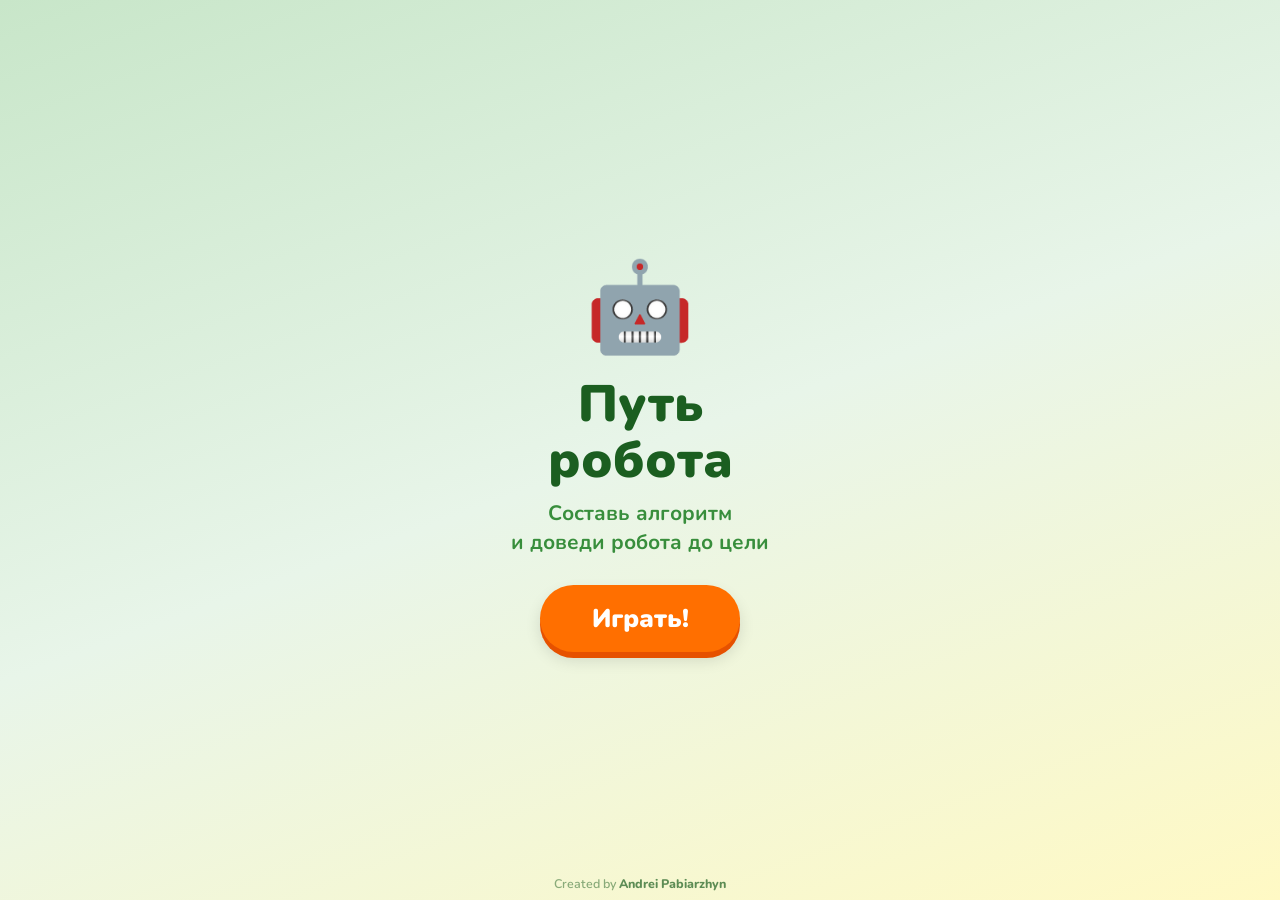
==== l2-algorithm/index.html @ 3e0a3d50 "Add robot path algorithm game with two levels. HTML/CSS/JS port of the Scratch algorithm puzzle: dra" ====
<!DOCTYPE html>
<html lang="ru">
<head>
  <meta charset="UTF-8">
  <meta name="viewport" content="width=device-width, initial-scale=1.0, user-scalable=no">
  <title>Путь робота</title>
  <meta name="description" content="Составь алгоритм и проведи робота к цели">
  <meta name="author" content="Andrei Pabiarzhyn">
  <meta name="theme-color" content="#81c784">
  <link rel="icon" href="assets/favicon.svg" type="image/svg+xml">
  <link rel="apple-touch-icon" href="assets/favicon.svg">
  <link rel="preconnect" href="https://fonts.googleapis.com">
  <link rel="preconnect" href="https://fonts.gstatic.com" crossorigin>
  <link href="https://fonts.googleapis.com/css2?family=Nunito:wght@700;800;900&display=swap" rel="stylesheet">
  <link rel="stylesheet" href="css/style.css">
</head>
<body>
  <div id="app">
    <section id="screen-start" class="screen screen--active">
      <div class="screen__content">
        <div class="start-mascot" aria-hidden="true">🤖</div>
        <h1 class="title">Путь<br>робота</h1>
        <p class="subtitle">Составь алгоритм<br>и доведи робота до цели</p>
        <button id="btn-start" class="btn btn--primary btn--big" type="button">Играть!</button>
      </div>
    </section>
    <section id="screen-game" class="screen">
      <div class="game-header">
        <span id="level-badge" class="level-badge">Уровень 1 из 2</span>
      </div>
      <div class="game-layout">
        <aside class="algorithm-panel">
          <p class="algorithm-panel__title">Алгоритм</p>
          <ol class="algorithm-slots" id="algorithm-slots"></ol>
          <button id="btn-run" class="btn btn--run" type="button">▶ Запуск!</button>
          <button id="btn-clear" class="btn btn--clear" type="button">Очистить</button>
        </aside>
        <div class="grid-wrap">
          <div class="grid-board" id="grid-board"></div>
          <img class="robot-sprite" id="robot" src="assets/robot.svg" alt="Робот" draggable="false">
        </div>
        <aside class="palette-panel">
          <p class="palette-panel__title">Команды</p>
          <p class="palette-panel__hint">👆 Потяни в слот</p>
          <div class="command-palette" id="command-palette"></div>
        </aside>
      </div>
      <div id="level-popup" class="level-popup" hidden>
        <div class="level-popup__stars" aria-hidden="true">⭐⭐</div>
        <p class="level-popup__text">Отлично!</p>
      </div>
    </section>
    <section id="screen-win" class="screen">
      <div class="confetti" id="confetti" aria-hidden="true"></div>
      <div class="screen__content">
        <h2 class="win-title">Ты молодец!</h2>
        <div class="win-cat-wrap">
          <img class="win-cat" src="assets/victory-cat.png" alt="Радостный котик" draggable="false">
        </div>
        <p class="win-subtitle">Робот дошёл до цели!</p>
        <button id="btn-restart" class="btn btn--primary btn--big" type="button">Начать заново</button>
      </div>
    </section>
  </div>
  <footer class="site-footer">
    <p>Created by <span class="site-footer__author">Andrei Pabiarzhyn</span></p>
  </footer>
  <script src="js/config.js"></script>
  <script src="js/utils.js"></script>
  <script src="js/engine.js"></script>
  <script src="js/ui.js"></script>
</body>
</html>
---- l2-algorithm/css/style.css ----
/* Base + shared patterns (fix-wiring style) */
*, *::before, *::after { box-sizing: border-box; margin: 0; padding: 0; }

:root {
  --font: "Nunito", "Segoe UI", system-ui, sans-serif;
  --btn: #ff6f00;
  --btn-hover: #ff8f00;
  --btn-shadow: #e65100;
  --meadow: #c8e6c9;
}

html, body {
  width: 100%; height: 100%; overflow: hidden;
  font-family: var(--font);
  background: #e8f5e9;
  touch-action: manipulation;
  user-select: none;
}

#app { width: 100%; height: 100%; position: relative; }

.screen {
  position: absolute; inset: 0;
  display: flex; flex-direction: column; align-items: center; justify-content: center;
  opacity: 0; pointer-events: none;
  transition: opacity 0.5s ease;
  padding: env(safe-area-inset-top) env(safe-area-inset-right) env(safe-area-inset-bottom) env(safe-area-inset-left);
}
.screen--active { opacity: 1; pointer-events: auto; }

.screen__content {
  display: flex; flex-direction: column; align-items: center; text-align: center;
  padding: clamp(16px, 4vw, 24px);
  animation: fadeUp 0.7s ease both;
}

@keyframes fadeUp {
  from { opacity: 0; transform: translateY(24px); }
  to { opacity: 1; transform: translateY(0); }
}

#screen-start { background: linear-gradient(160deg, #c8e6c9, #e8f5e9 50%, #fff9c4); }

.start-mascot {
  font-size: clamp(64px, 14vw, 88px);
  animation: bounce 1.2s ease-in-out infinite;
  margin-bottom: 8px;
}
@keyframes bounce {
  0%, 100% { transform: translateY(0); }
  50% { transform: translateY(-12px); }
}

.title {
  font-size: clamp(2.2rem, 7vw, 3.2rem);
  font-weight: 900; color: #1b5e20; line-height: 1.1; margin-bottom: 10px;
}
.subtitle {
  font-size: clamp(1rem, 3vw, 1.3rem);
  font-weight: 700; color: #388e3c; margin-bottom: 28px; line-height: 1.4;
}

.btn {
  border: none; cursor: pointer; font-family: var(--font); font-weight: 900;
  border-radius: 999px; transition: transform 0.15s, box-shadow 0.15s;
}
.btn--primary {
  background: var(--btn); color: #fff;
  box-shadow: 0 6px 0 var(--btn-shadow), 0 8px 16px rgba(0,0,0,0.12);
}
.btn--primary:hover { background: var(--btn-hover); transform: translateY(-2px); }
.btn--primary:active { transform: translateY(4px); box-shadow: 0 2px 0 var(--btn-shadow); }
.btn--big { font-size: clamp(1.2rem, 3.5vw, 1.6rem); padding: 16px 40px; min-width: 200px; }

/* Game screen */
#screen-game {
  justify-content: flex-start;
  gap: clamp(4px, 1vh, 8px);
  background: linear-gradient(180deg, #a5d6a7 0%, #e8f5e9 40%);
}

.game-header {
  width: 100%; display: flex; justify-content: center;
  padding: 6px 12px 0; flex-shrink: 0;
}
.level-badge {
  background: #fff; color: #2e7d32;
  font-size: clamp(0.9rem, 2.5vw, 1.15rem); font-weight: 900;
  padding: 6px 20px; border-radius: 999px;
  box-shadow: 0 4px 12px rgba(0,0,0,0.1);
}

.game-layout {
  display: grid;
  grid-template-columns: minmax(100px, 22%) 1fr minmax(100px, 22%);
  gap: clamp(6px, 1.5vw, 12px);
  width: min(98vw, 960px);
  flex: 1;
  max-height: calc(100vh - 100px);
  padding: 0 8px 8px;
  align-items: stretch;
}

.algorithm-panel, .palette-panel {
  background: rgba(255,255,255,0.85);
  border-radius: 16px;
  padding: clamp(8px, 2vw, 12px);
  box-shadow: 0 4px 16px rgba(0,0,0,0.08);
  display: flex; flex-direction: column;
  min-height: 0;
}

.algorithm-panel__title, .palette-panel__title {
  font-size: clamp(0.85rem, 2.2vw, 1rem);
  font-weight: 900; color: #33691e; text-align: center; margin-bottom: 8px;
}

.palette-panel__hint {
  font-size: 0.72rem; font-weight: 700; color: #689f38;
  text-align: center; margin-bottom: 8px;
}

.algorithm-slots {
  list-style: none;
  flex: 1;
  display: flex; flex-direction: column; gap: 6px;
  overflow-y: auto;
  min-height: 0;
}

.algorithm-slot {
  display: flex; align-items: center; gap: 6px;
  min-height: clamp(44px, 9vw, 52px);
  background: #f1f8e9;
  border: 2px dashed #aed581;
  border-radius: 10px;
  padding: 4px 6px;
  transition: background 0.2s, border-color 0.2s, transform 0.2s;
}
.algorithm-slot--over {
  background: #dcedc8;
  border-color: #7cb342;
  transform: scale(1.02);
}
.algorithm-slot__num {
  flex-shrink: 0;
  width: 22px; height: 22px;
  background: #689f38; color: #fff;
  border-radius: 50%;
  font-size: 0.75rem; font-weight: 900;
  display: flex; align-items: center; justify-content: center;
}
.algorithm-slot__content {
  flex: 1; min-height: 36px;
  display: flex; align-items: center; justify-content: center;
}
.algorithm-slot__placeholder {
  font-size: 0.7rem; font-weight: 700; color: #9e9e9e;
}

.btn--run {
  margin-top: 8px;
  background: #43a047; color: #fff;
  font-size: clamp(0.95rem, 2.5vw, 1.1rem);
  padding: 12px 8px;
  box-shadow: 0 4px 0 #2e7d32;
}
.btn--run:disabled { opacity: 0.5; cursor: not-allowed; }
.btn--run:not(:disabled):active { transform: translateY(3px); box-shadow: 0 1px 0 #2e7d32; }

.btn--clear {
  margin-top: 6px;
  background: transparent; color: #757575;
  font-size: 0.8rem; padding: 6px;
  box-shadow: none;
}

/* Command blocks (Scratch colors) */
.cmd-block {
  display: inline-flex; align-items: center; justify-content: center;
  gap: 4px;
  min-width: 100%; min-height: 36px;
  padding: 6px 10px;
  border-radius: 8px;
  border: 2px solid #212121;
  font-size: clamp(0.75rem, 2vw, 0.9rem);
  font-weight: 900;
  color: #212121;
  cursor: grab;
  touch-action: none;
  box-shadow: 0 3px 0 rgba(0,0,0,0.25);
  transition: transform 0.15s;
}
.cmd-block:active { cursor: grabbing; transform: scale(1.05); }
.cmd-block--palette { min-width: unset; width: 100%; margin-bottom: 8px; }
.cmd-block--in-slot { width: 100%; cursor: grab; }

.cmd-block--forward  { background: #66ff7e; }
.cmd-block--forward2 { background: #c5ff66; }
.cmd-block--right    { background: #9966ff; color: #fff; }
.cmd-block--up       { background: #66ffe5; }
.cmd-block--down     { background: #ff66f6; color: #fff; }

.cmd-block__icon { font-size: 1.1em; }

.command-palette {
  flex: 1; overflow-y: auto;
}

/* Grid */
.grid-wrap {
  position: relative;
  display: flex; align-items: center; justify-content: center;
  background: url("../assets/meadow.svg") center/cover no-repeat;
  border-radius: 16px;
  box-shadow: inset 0 0 40px rgba(0,0,0,0.15), 0 6px 20px rgba(0,0,0,0.12);
  overflow: hidden;
  min-height: 200px;
}

.grid-board {
  display: grid;
  gap: 2px;
  padding: clamp(8px, 2vw, 16px);
  position: relative;
  z-index: 1;
}

.grid-cell {
  width: clamp(32px, 8vw, 48px);
  height: clamp(32px, 8vw, 48px);
  border-radius: 6px;
  transition: background 0.2s;
}
.grid-cell--floor { background: rgba(255,255,255,0.15); }
.grid-cell--wall  { background: rgba(62,39,35,0.75); box-shadow: inset 0 2px 4px rgba(0,0,0,0.3); }
.grid-cell--goal  {
  background: rgba(255,235,59,0.5);
  animation: goalPulse 1.5s ease infinite;
}
@keyframes goalPulse {
  0%, 100% { box-shadow: 0 0 0 0 rgba(255,235,59,0.6); }
  50% { box-shadow: 0 0 12px 4px rgba(255,235,59,0.8); }
}
.grid-cell--goal::after {
  content: "?";
  display: flex; align-items: center; justify-content: center;
  width: 100%; height: 100%;
  font-size: 1.4rem; font-weight: 900; color: #f57f17;
}

.robot-sprite {
  position: absolute;
  width: clamp(36px, 9vw, 52px);
  height: auto;
  z-index: 5;
  pointer-events: none;
  transition: left 0.35s ease, top 0.35s ease, transform 0.25s ease;
  filter: drop-shadow(0 3px 6px rgba(0,0,0,0.35));
}
.robot-sprite--bounce { animation: robotHop 0.35s ease; }
@keyframes robotHop {
  50% { transform: scale(1.1) translateY(-4px); }
}

.grid-wrap--shake { animation: shake 0.4s ease; }
@keyframes shake {
  0%, 100% { transform: translateX(0); }
  25% { transform: translateX(-6px); }
  75% { transform: translateX(6px); }
}

.grid-wrap--success { animation: successGlow 0.8s ease; }
@keyframes successGlow {
  50% { box-shadow: 0 0 30px #ffeb3b, inset 0 0 40px rgba(0,0,0,0.15); }
}

/* Level popup + win */
.level-popup {
  position: fixed; inset: 0;
  display: flex; flex-direction: column; align-items: center; justify-content: center;
  background: rgba(255,255,255,0.8); z-index: 100;
}
.level-popup[hidden] { display: none; }
.level-popup__stars { font-size: 2.5rem; }
.level-popup__text {
  font-size: clamp(2rem, 6vw, 2.8rem); font-weight: 900; color: #ff6f00; margin-top: 8px;
}

#screen-win { background: linear-gradient(160deg, #fff9c4, #ffe082, #ffcc80); }
.win-title { font-size: clamp(2rem, 6vw, 3rem); font-weight: 900; color: #e65100; margin-bottom: 12px; }
.win-subtitle { font-size: clamp(1rem, 3vw, 1.4rem); font-weight: 800; color: #f57c00; margin-bottom: 24px; }
.win-cat-wrap { margin-bottom: 8px; }
.win-cat { width: min(50vw, 260px); animation: catDance 0.8s ease-in-out infinite; filter: drop-shadow(0 8px 16px rgba(0,0,0,0.2)); }
@keyframes catDance {
  0%, 100% { transform: translateY(0) rotate(-2deg); }
  50% { transform: translateY(-16px) rotate(3deg); }
}

.confetti { position: absolute; inset: 0; overflow: hidden; pointer-events: none; z-index: 1; }
.confetti-piece {
  position: absolute; top: -10px; border-radius: 2px;
  animation: confettiFall linear forwards;
}
@keyframes confettiFall {
  to { transform: translateY(110vh) rotate(720deg); opacity: 0.3; }
}

.site-footer {
  position: fixed; left: 0; right: 0; bottom: 0; z-index: 50;
  padding: 8px 16px calc(8px + env(safe-area-inset-bottom));
  text-align: center; pointer-events: none;
}
.site-footer p { font-size: 0.78rem; font-weight: 600; color: rgba(27,94,32,0.5); margin: 0; }
.site-footer__author { font-weight: 800; color: rgba(27,94,32,0.7); }
body:has(#screen-win.screen--active) .site-footer p { color: rgba(120,53,15,0.5); }
body:has(#screen-win.screen--active) .site-footer__author { color: rgba(120,53,15,0.7); }

/* Responsive */
@media (max-width: 700px) {
  .game-layout {
    grid-template-columns: 1fr;
    grid-template-rows: auto 1fr auto;
    max-height: none;
  }
  .algorithm-panel { order: 2; }
  .grid-wrap { order: 1; min-height: min(50vh, 320px); }
  .palette-panel { order: 3; }
  .algorithm-slots {
    flex-direction: row; flex-wrap: wrap;
  }
  .algorithm-slot { flex: 1 1 calc(50% - 6px); min-width: 120px; }
  .command-palette {
    display: flex; flex-wrap: wrap; gap: 8px;
  }
  .cmd-block--palette { width: calc(50% - 4px); margin-bottom: 0; flex: 1 1 calc(50% - 4px); }
}

@media (orientation: landscape) and (max-height: 520px) {
  .game-layout {
    grid-template-columns: 18% 1fr 18%;
    grid-template-rows: 1fr;
  }
  .palette-panel__hint { display: none; }
}
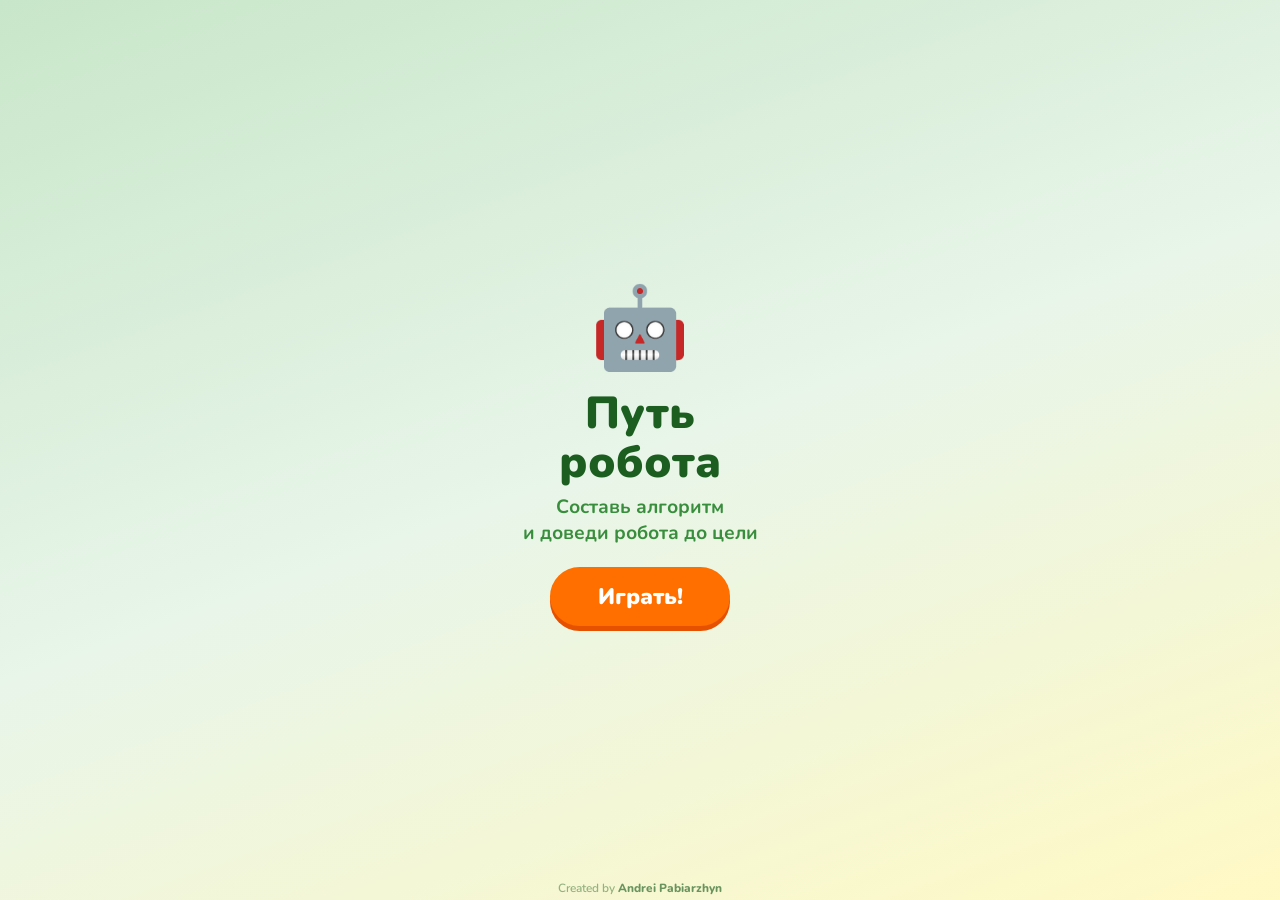
==== commit 7572c5b4: "Improve robot game layout, SVG icons, and embed responsiveness. Bigger grid, side-by-side algorithm " ====
--- a/l2-algorithm/index.html
+++ b/l2-algorithm/index.html
@@ -2,15 +2,12 @@
 <html lang="ru">
 <head>
   <meta charset="UTF-8">
-  <meta name="viewport" content="width=device-width, initial-scale=1.0, user-scalable=no">
+  <meta name="viewport" content="width=device-width, initial-scale=1.0, maximum-scale=1.0, user-scalable=no">
   <title>Путь робота</title>
   <meta name="description" content="Составь алгоритм и проведи робота к цели">
   <meta name="author" content="Andrei Pabiarzhyn">
   <meta name="theme-color" content="#81c784">
   <link rel="icon" href="assets/favicon.svg" type="image/svg+xml">
-  <link rel="apple-touch-icon" href="assets/favicon.svg">
-  <link rel="preconnect" href="https://fonts.googleapis.com">
-  <link rel="preconnect" href="https://fonts.gstatic.com" crossorigin>
   <link href="https://fonts.googleapis.com/css2?family=Nunito:wght@700;800;900&display=swap" rel="stylesheet">
   <link rel="stylesheet" href="css/style.css">
 </head>
@@ -24,32 +21,47 @@
         <button id="btn-start" class="btn btn--primary btn--big" type="button">Играть!</button>
       </div>
     </section>
+
     <section id="screen-game" class="screen">
-      <div class="game-header">
+      <header class="game-header">
         <span id="level-badge" class="level-badge">Уровень 1 из 2</span>
-      </div>
-      <div class="game-layout">
-        <aside class="algorithm-panel">
-          <p class="algorithm-panel__title">Алгоритм</p>
-          <ol class="algorithm-slots" id="algorithm-slots"></ol>
-          <button id="btn-run" class="btn btn--run" type="button">▶ Запуск!</button>
-          <button id="btn-clear" class="btn btn--clear" type="button">Очистить</button>
-        </aside>
-        <div class="grid-wrap">
-          <div class="grid-board" id="grid-board"></div>
-          <img class="robot-sprite" id="robot" src="assets/robot.svg" alt="Робот" draggable="false">
+      </header>
+
+      <div class="game-main">
+        <div class="grid-area">
+          <div class="grid-wrap">
+            <div class="grid-board" id="grid-board"></div>
+            <div class="robot-wrap" id="robot-wrap">
+              <img class="robot-sprite" id="robot" src="assets/robot.svg" alt="Робот" draggable="false">
+            </div>
+          </div>
         </div>
-        <aside class="palette-panel">
-          <p class="palette-panel__title">Команды</p>
-          <p class="palette-panel__hint">👆 Потяни в слот</p>
-          <div class="command-palette" id="command-palette"></div>
+
+        <aside class="controls-area">
+          <div class="controls-panels">
+            <section class="panel algorithm-panel">
+              <h2 class="panel__title">Алгоритм</h2>
+              <ol class="algorithm-slots" id="algorithm-slots"></ol>
+            </section>
+            <section class="panel palette-panel">
+              <h2 class="panel__title">Команды</h2>
+              <p class="panel__hint">👆 Потяни в слот</p>
+              <div class="command-palette" id="command-palette"></div>
+            </section>
+          </div>
+          <div class="controls-actions">
+            <button id="btn-run" class="btn btn--run" type="button">▶ Запуск!</button>
+            <button id="btn-clear" class="btn btn--clear" type="button">Очистить</button>
+          </div>
         </aside>
       </div>
+
       <div id="level-popup" class="level-popup" hidden>
         <div class="level-popup__stars" aria-hidden="true">⭐⭐</div>
         <p class="level-popup__text">Отлично!</p>
       </div>
     </section>
+
     <section id="screen-win" class="screen">
       <div class="confetti" id="confetti" aria-hidden="true"></div>
       <div class="screen__content">
@@ -62,9 +74,13 @@
       </div>
     </section>
   </div>
+
   <footer class="site-footer">
     <p>Created by <span class="site-footer__author">Andrei Pabiarzhyn</span></p>
   </footer>
+
+  <div id="drag-ghost" class="drag-ghost" hidden></div>
+
   <script src="js/config.js"></script>
   <script src="js/utils.js"></script>
   <script src="js/engine.js"></script>
--- a/l2-algorithm/css/style.css
+++ b/l2-algorithm/css/style.css
@@ -1,4 +1,3 @@
-/* Base + shared patterns (fix-wiring style) */
 *, *::before, *::after { box-sizing: border-box; margin: 0; padding: 0; }
 
 :root {
@@ -6,7 +5,8 @@
   --btn: #ff6f00;
   --btn-hover: #ff8f00;
   --btn-shadow: #e65100;
-  --meadow: #c8e6c9;
+  --panel: rgba(255,255,255,0.92);
+  --slot-h: clamp(38px, 8vmin, 48px);
 }
 
 html, body {
@@ -21,325 +21,293 @@
 
 .screen {
   position: absolute; inset: 0;
-  display: flex; flex-direction: column; align-items: center; justify-content: center;
+  display: flex; flex-direction: column;
   opacity: 0; pointer-events: none;
-  transition: opacity 0.5s ease;
+  transition: opacity 0.4s ease;
   padding: env(safe-area-inset-top) env(safe-area-inset-right) env(safe-area-inset-bottom) env(safe-area-inset-left);
 }
 .screen--active { opacity: 1; pointer-events: auto; }
 
 .screen__content {
-  display: flex; flex-direction: column; align-items: center; text-align: center;
-  padding: clamp(16px, 4vw, 24px);
-  animation: fadeUp 0.7s ease both;
-}
-
+  flex: 1; display: flex; flex-direction: column; align-items: center; justify-content: center;
+  text-align: center; padding: clamp(12px, 3vw, 24px);
+  animation: fadeUp 0.6s ease both;
+}
 @keyframes fadeUp {
-  from { opacity: 0; transform: translateY(24px); }
+  from { opacity: 0; transform: translateY(16px); }
   to { opacity: 1; transform: translateY(0); }
 }
 
 #screen-start { background: linear-gradient(160deg, #c8e6c9, #e8f5e9 50%, #fff9c4); }
-
-.start-mascot {
-  font-size: clamp(64px, 14vw, 88px);
-  animation: bounce 1.2s ease-in-out infinite;
-  margin-bottom: 8px;
-}
-@keyframes bounce {
-  0%, 100% { transform: translateY(0); }
-  50% { transform: translateY(-12px); }
-}
-
-.title {
-  font-size: clamp(2.2rem, 7vw, 3.2rem);
-  font-weight: 900; color: #1b5e20; line-height: 1.1; margin-bottom: 10px;
-}
-.subtitle {
-  font-size: clamp(1rem, 3vw, 1.3rem);
-  font-weight: 700; color: #388e3c; margin-bottom: 28px; line-height: 1.4;
-}
+.start-mascot { font-size: clamp(52px, 12vmin, 80px); animation: bounce 1.2s ease-in-out infinite; margin-bottom: 6px; }
+@keyframes bounce { 0%,100%{transform:translateY(0)} 50%{transform:translateY(-10px)} }
+.title { font-size: clamp(1.8rem, 6vmin, 2.8rem); font-weight: 900; color: #1b5e20; line-height: 1.1; margin-bottom: 8px; }
+.subtitle { font-size: clamp(0.95rem, 2.8vmin, 1.2rem); font-weight: 700; color: #388e3c; margin-bottom: 20px; line-height: 1.35; }
 
 .btn {
   border: none; cursor: pointer; font-family: var(--font); font-weight: 900;
   border-radius: 999px; transition: transform 0.15s, box-shadow 0.15s;
 }
-.btn--primary {
-  background: var(--btn); color: #fff;
-  box-shadow: 0 6px 0 var(--btn-shadow), 0 8px 16px rgba(0,0,0,0.12);
-}
-.btn--primary:hover { background: var(--btn-hover); transform: translateY(-2px); }
-.btn--primary:active { transform: translateY(4px); box-shadow: 0 2px 0 var(--btn-shadow); }
-.btn--big { font-size: clamp(1.2rem, 3.5vw, 1.6rem); padding: 16px 40px; min-width: 200px; }
-
-/* Game screen */
+.btn--primary { background: var(--btn); color: #fff; box-shadow: 0 5px 0 var(--btn-shadow); }
+.btn--primary:active { transform: translateY(3px); box-shadow: 0 2px 0 var(--btn-shadow); }
+.btn--big { font-size: clamp(1rem, 3vmin, 1.4rem); padding: 14px 32px; min-width: 180px; }
+
+/* ===== GAME ===== */
 #screen-game {
-  justify-content: flex-start;
-  gap: clamp(4px, 1vh, 8px);
-  background: linear-gradient(180deg, #a5d6a7 0%, #e8f5e9 40%);
+  background: linear-gradient(180deg, #a5d6a7 0%, #e8f5e9 45%);
+  gap: clamp(4px, 1vmin, 8px);
 }
 
 .game-header {
-  width: 100%; display: flex; justify-content: center;
-  padding: 6px 12px 0; flex-shrink: 0;
+  flex-shrink: 0; display: flex; justify-content: center;
+  padding: clamp(4px, 1vmin, 8px) 8px 0;
 }
 .level-badge {
   background: #fff; color: #2e7d32;
-  font-size: clamp(0.9rem, 2.5vw, 1.15rem); font-weight: 900;
-  padding: 6px 20px; border-radius: 999px;
-  box-shadow: 0 4px 12px rgba(0,0,0,0.1);
-}
-
-.game-layout {
+  font-size: clamp(0.8rem, 2.2vmin, 1rem); font-weight: 900;
+  padding: 5px 16px; border-radius: 999px;
+  box-shadow: 0 3px 10px rgba(0,0,0,0.1);
+}
+
+.game-main {
+  flex: 1; min-height: 0;
+  display: flex; gap: clamp(8px, 1.5vmin, 14px);
+  width: min(100%, 1100px);
+  margin: 0 auto;
+  padding: 0 clamp(6px, 1.5vw, 12px) clamp(28px, 4vmin, 36px);
+}
+
+/* Grid — biggest area */
+.grid-area {
+  flex: 1 1 58%;
+  min-width: 0; min-height: 0;
+  display: flex;
+}
+.grid-wrap {
+  flex: 1; position: relative;
+  display: flex; align-items: center; justify-content: center;
+  background: url("../assets/meadow.svg") center/cover no-repeat;
+  border-radius: clamp(12px, 2vmin, 18px);
+  box-shadow: inset 0 0 30px rgba(0,0,0,0.12), 0 5px 18px rgba(0,0,0,0.12);
+  overflow: hidden;
+  min-height: clamp(180px, 42vmin, 420px);
+}
+.grid-board {
+  display: grid; gap: 3px;
+  padding: clamp(10px, 2vmin, 18px);
+  position: relative; z-index: 1;
+}
+.grid-cell {
+  width: clamp(36px, 9vmin, 56px);
+  height: clamp(36px, 9vmin, 56px);
+  border-radius: 8px;
+}
+.grid-cell--floor { background: rgba(255,255,255,0.18); }
+.grid-cell--wall { background: rgba(62,39,35,0.8); box-shadow: inset 0 2px 4px rgba(0,0,0,0.35); }
+.grid-cell--goal { background: rgba(255,235,59,0.55); animation: goalPulse 1.5s ease infinite; }
+@keyframes goalPulse {
+  0%,100%{ box-shadow: 0 0 0 0 rgba(255,235,59,0.5); }
+  50%{ box-shadow: 0 0 14px 5px rgba(255,235,59,0.85); }
+}
+.grid-cell--goal::after {
+  content: "?"; display: flex; align-items: center; justify-content: center;
+  width: 100%; height: 100%; font-size: clamp(1.1rem, 3vmin, 1.5rem); font-weight: 900; color: #f57f17;
+}
+
+.robot-wrap {
+  position: absolute; z-index: 5; pointer-events: none;
+  width: clamp(40px, 10vmin, 58px);
+  transition: left 0.35s ease, top 0.35s ease;
+}
+.robot-sprite { width: 100%; height: auto; display: block; filter: drop-shadow(0 3px 6px rgba(0,0,0,0.35)); transition: transform 0.25s ease; }
+.robot-wrap--bounce .robot-sprite { animation: robotHop 0.35s ease; }
+@keyframes robotHop { 50% { transform: scale(1.12) translateY(-5px); } }
+
+.grid-wrap--shake { animation: shake 0.4s ease; }
+@keyframes shake { 0%,100%{transform:translateX(0)} 25%{transform:translateX(-5px)} 75%{transform:translateX(5px)} }
+.grid-wrap--success { animation: successGlow 0.8s ease; }
+@keyframes successGlow { 50% { box-shadow: 0 0 28px #ffeb3b, inset 0 0 30px rgba(0,0,0,0.12); } }
+
+/* Controls sidebar — slots + palette side by side */
+.controls-area {
+  flex: 0 1 42%;
+  min-width: min(100%, 320px);
+  max-width: 420px;
+  display: flex; flex-direction: column; gap: 8px;
+  min-height: 0;
+}
+.controls-panels {
+  flex: 1; min-height: 0;
   display: grid;
-  grid-template-columns: minmax(100px, 22%) 1fr minmax(100px, 22%);
-  gap: clamp(6px, 1.5vw, 12px);
-  width: min(98vw, 960px);
-  flex: 1;
-  max-height: calc(100vh - 100px);
-  padding: 0 8px 8px;
-  align-items: stretch;
-}
-
-.algorithm-panel, .palette-panel {
-  background: rgba(255,255,255,0.85);
-  border-radius: 16px;
-  padding: clamp(8px, 2vw, 12px);
-  box-shadow: 0 4px 16px rgba(0,0,0,0.08);
+  grid-template-columns: 1fr 1fr;
+  gap: clamp(6px, 1vmin, 10px);
+}
+.panel {
+  background: var(--panel);
+  border-radius: 14px;
+  padding: clamp(6px, 1.2vmin, 10px);
+  box-shadow: 0 3px 14px rgba(0,0,0,0.08);
   display: flex; flex-direction: column;
-  min-height: 0;
-}
-
-.algorithm-panel__title, .palette-panel__title {
-  font-size: clamp(0.85rem, 2.2vw, 1rem);
-  font-weight: 900; color: #33691e; text-align: center; margin-bottom: 8px;
-}
-
-.palette-panel__hint {
-  font-size: 0.72rem; font-weight: 700; color: #689f38;
-  text-align: center; margin-bottom: 8px;
+  min-height: 0; overflow: hidden;
+}
+.panel__title {
+  font-size: clamp(0.75rem, 2vmin, 0.92rem);
+  font-weight: 900; color: #33691e; text-align: center;
+  margin-bottom: 6px; flex-shrink: 0;
+}
+.panel__hint {
+  font-size: clamp(0.62rem, 1.6vmin, 0.72rem);
+  font-weight: 700; color: #689f38; text-align: center;
+  margin-bottom: 6px; flex-shrink: 0;
 }
 
 .algorithm-slots {
-  list-style: none;
-  flex: 1;
+  list-style: none; flex: 1; min-height: 0;
+  display: flex; flex-direction: column; gap: 5px;
+  overflow-y: auto;
+}
+.algorithm-slot {
+  display: flex; align-items: center; gap: 5px;
+  min-height: var(--slot-h);
+  background: #f1f8e9; border: 2px dashed #aed581;
+  border-radius: 10px; padding: 3px 5px;
+  transition: background 0.15s, border-color 0.15s, transform 0.15s;
+}
+.algorithm-slot--over { background: #dcedc8; border-color: #7cb342; transform: scale(1.02); }
+.algorithm-slot__num {
+  flex-shrink: 0; width: 20px; height: 20px;
+  background: #689f38; color: #fff; border-radius: 50%;
+  font-size: 0.7rem; font-weight: 900;
+  display: flex; align-items: center; justify-content: center;
+}
+.algorithm-slot__content {
+  flex: 1; min-height: 30px;
+  display: flex; align-items: center; justify-content: center; min-width: 0;
+}
+.algorithm-slot__placeholder { font-size: 0.65rem; font-weight: 700; color: #bdbdbd; }
+
+.command-palette {
+  flex: 1; min-height: 0; overflow-y: auto;
   display: flex; flex-direction: column; gap: 6px;
-  overflow-y: auto;
-  min-height: 0;
-}
-
-.algorithm-slot {
-  display: flex; align-items: center; gap: 6px;
-  min-height: clamp(44px, 9vw, 52px);
-  background: #f1f8e9;
-  border: 2px dashed #aed581;
-  border-radius: 10px;
-  padding: 4px 6px;
-  transition: background 0.2s, border-color 0.2s, transform 0.2s;
-}
-.algorithm-slot--over {
-  background: #dcedc8;
-  border-color: #7cb342;
-  transform: scale(1.02);
-}
-.algorithm-slot__num {
-  flex-shrink: 0;
-  width: 22px; height: 22px;
-  background: #689f38; color: #fff;
-  border-radius: 50%;
-  font-size: 0.75rem; font-weight: 900;
-  display: flex; align-items: center; justify-content: center;
-}
-.algorithm-slot__content {
-  flex: 1; min-height: 36px;
-  display: flex; align-items: center; justify-content: center;
-}
-.algorithm-slot__placeholder {
-  font-size: 0.7rem; font-weight: 700; color: #9e9e9e;
-}
-
+}
+
+.controls-actions {
+  flex-shrink: 0; display: flex; flex-direction: column; gap: 4px;
+}
 .btn--run {
-  margin-top: 8px;
   background: #43a047; color: #fff;
-  font-size: clamp(0.95rem, 2.5vw, 1.1rem);
-  padding: 12px 8px;
+  font-size: clamp(0.85rem, 2.2vmin, 1rem);
+  padding: clamp(10px, 2vmin, 12px);
   box-shadow: 0 4px 0 #2e7d32;
 }
 .btn--run:disabled { opacity: 0.5; cursor: not-allowed; }
 .btn--run:not(:disabled):active { transform: translateY(3px); box-shadow: 0 1px 0 #2e7d32; }
-
-.btn--clear {
-  margin-top: 6px;
-  background: transparent; color: #757575;
-  font-size: 0.8rem; padding: 6px;
-  box-shadow: none;
-}
-
-/* Command blocks (Scratch colors) */
+.btn--clear { background: transparent; color: #757575; font-size: 0.75rem; padding: 4px; box-shadow: none; }
+
+/* Command blocks */
 .cmd-block {
-  display: inline-flex; align-items: center; justify-content: center;
-  gap: 4px;
-  min-width: 100%; min-height: 36px;
-  padding: 6px 10px;
-  border-radius: 8px;
-  border: 2px solid #212121;
-  font-size: clamp(0.75rem, 2vw, 0.9rem);
-  font-weight: 900;
-  color: #212121;
-  cursor: grab;
-  touch-action: none;
-  box-shadow: 0 3px 0 rgba(0,0,0,0.25);
-  transition: transform 0.15s;
-}
-.cmd-block:active { cursor: grabbing; transform: scale(1.05); }
-.cmd-block--palette { min-width: unset; width: 100%; margin-bottom: 8px; }
-.cmd-block--in-slot { width: 100%; cursor: grab; }
+  display: flex; align-items: center; justify-content: flex-start;
+  gap: 6px; width: 100%;
+  min-height: var(--slot-h);
+  padding: 4px 8px;
+  border-radius: 10px; border: 2px solid #212121;
+  font-size: clamp(0.68rem, 1.8vmin, 0.82rem);
+  font-weight: 900; color: #212121;
+  cursor: grab; touch-action: none;
+  box-shadow: 0 3px 0 rgba(0,0,0,0.22);
+  transition: transform 0.12s;
+}
+.cmd-block:active { cursor: grabbing; transform: scale(1.04); }
+.cmd-block--in-slot { min-height: 32px; padding: 2px 6px; font-size: 0.68rem; }
 
 .cmd-block--forward  { background: #66ff7e; }
 .cmd-block--forward2 { background: #c5ff66; }
 .cmd-block--right    { background: #9966ff; color: #fff; }
 .cmd-block--up       { background: #66ffe5; }
 .cmd-block--down     { background: #ff66f6; color: #fff; }
-
-.cmd-block__icon { font-size: 1.1em; }
-
-.command-palette {
-  flex: 1; overflow-y: auto;
-}
-
-/* Grid */
-.grid-wrap {
-  position: relative;
-  display: flex; align-items: center; justify-content: center;
-  background: url("../assets/meadow.svg") center/cover no-repeat;
-  border-radius: 16px;
-  box-shadow: inset 0 0 40px rgba(0,0,0,0.15), 0 6px 20px rgba(0,0,0,0.12);
-  overflow: hidden;
-  min-height: 200px;
-}
-
-.grid-board {
-  display: grid;
-  gap: 2px;
-  padding: clamp(8px, 2vw, 16px);
-  position: relative;
-  z-index: 1;
-}
-
-.grid-cell {
-  width: clamp(32px, 8vw, 48px);
-  height: clamp(32px, 8vw, 48px);
-  border-radius: 6px;
-  transition: background 0.2s;
-}
-.grid-cell--floor { background: rgba(255,255,255,0.15); }
-.grid-cell--wall  { background: rgba(62,39,35,0.75); box-shadow: inset 0 2px 4px rgba(0,0,0,0.3); }
-.grid-cell--goal  {
-  background: rgba(255,235,59,0.5);
-  animation: goalPulse 1.5s ease infinite;
-}
-@keyframes goalPulse {
-  0%, 100% { box-shadow: 0 0 0 0 rgba(255,235,59,0.6); }
-  50% { box-shadow: 0 0 12px 4px rgba(255,235,59,0.8); }
-}
-.grid-cell--goal::after {
-  content: "?";
-  display: flex; align-items: center; justify-content: center;
-  width: 100%; height: 100%;
-  font-size: 1.4rem; font-weight: 900; color: #f57f17;
-}
-
-.robot-sprite {
-  position: absolute;
-  width: clamp(36px, 9vw, 52px);
-  height: auto;
-  z-index: 5;
-  pointer-events: none;
-  transition: left 0.35s ease, top 0.35s ease, transform 0.25s ease;
-  filter: drop-shadow(0 3px 6px rgba(0,0,0,0.35));
-}
-.robot-sprite--bounce { animation: robotHop 0.35s ease; }
-@keyframes robotHop {
-  50% { transform: scale(1.1) translateY(-4px); }
-}
-
-.grid-wrap--shake { animation: shake 0.4s ease; }
-@keyframes shake {
-  0%, 100% { transform: translateX(0); }
-  25% { transform: translateX(-6px); }
-  75% { transform: translateX(6px); }
-}
-
-.grid-wrap--success { animation: successGlow 0.8s ease; }
-@keyframes successGlow {
-  50% { box-shadow: 0 0 30px #ffeb3b, inset 0 0 40px rgba(0,0,0,0.15); }
-}
+.cmd-block--right .cmd-block__label,
+.cmd-block--down .cmd-block__label { color: #fff; }
+
+.cmd-block__icon {
+  flex-shrink: 0;
+  width: clamp(24px, 5.5vmin, 30px);
+  height: clamp(24px, 5.5vmin, 30px);
+}
+.cmd-block__icon svg { width: 100%; height: 100%; display: block; }
+.cmd-block__label { line-height: 1.1; text-align: left; }
+
+/* Drag ghost — fixed size, never stretches */
+.drag-ghost {
+  position: fixed; z-index: 9999; pointer-events: none;
+  display: flex; align-items: center; gap: 6px;
+  min-height: 40px; width: max-content; max-width: 160px;
+  padding: 6px 10px; border-radius: 10px;
+  border: 2px solid #212121;
+  font-size: 0.8rem; font-weight: 900;
+  box-shadow: 0 8px 20px rgba(0,0,0,0.25);
+  transform: scale(1.06); opacity: 0.95;
+}
+.drag-ghost[hidden] { display: none !important; }
+.drag-ghost .cmd-block__icon { width: 26px; height: 26px; }
 
 /* Level popup + win */
 .level-popup {
-  position: fixed; inset: 0;
+  position: fixed; inset: 0; z-index: 200;
   display: flex; flex-direction: column; align-items: center; justify-content: center;
-  background: rgba(255,255,255,0.8); z-index: 100;
+  background: rgba(255,255,255,0.85);
 }
 .level-popup[hidden] { display: none; }
-.level-popup__stars { font-size: 2.5rem; }
-.level-popup__text {
-  font-size: clamp(2rem, 6vw, 2.8rem); font-weight: 900; color: #ff6f00; margin-top: 8px;
-}
+.level-popup__stars { font-size: clamp(1.8rem, 5vmin, 2.4rem); }
+.level-popup__text { font-size: clamp(1.6rem, 5vmin, 2.4rem); font-weight: 900; color: #ff6f00; margin-top: 6px; }
 
 #screen-win { background: linear-gradient(160deg, #fff9c4, #ffe082, #ffcc80); }
-.win-title { font-size: clamp(2rem, 6vw, 3rem); font-weight: 900; color: #e65100; margin-bottom: 12px; }
-.win-subtitle { font-size: clamp(1rem, 3vw, 1.4rem); font-weight: 800; color: #f57c00; margin-bottom: 24px; }
+.win-title { font-size: clamp(1.6rem, 5vmin, 2.6rem); font-weight: 900; color: #e65100; margin-bottom: 10px; }
+.win-subtitle { font-size: clamp(0.95rem, 2.8vmin, 1.2rem); font-weight: 800; color: #f57c00; margin-bottom: 20px; }
 .win-cat-wrap { margin-bottom: 8px; }
-.win-cat { width: min(50vw, 260px); animation: catDance 0.8s ease-in-out infinite; filter: drop-shadow(0 8px 16px rgba(0,0,0,0.2)); }
-@keyframes catDance {
-  0%, 100% { transform: translateY(0) rotate(-2deg); }
-  50% { transform: translateY(-16px) rotate(3deg); }
-}
+.win-cat { width: min(45vw, 220px); animation: catDance 0.8s ease-in-out infinite; filter: drop-shadow(0 6px 14px rgba(0,0,0,0.2)); }
+@keyframes catDance { 0%,100%{transform:translateY(0) rotate(-2deg)} 50%{transform:translateY(-12px) rotate(3deg)} }
 
 .confetti { position: absolute; inset: 0; overflow: hidden; pointer-events: none; z-index: 1; }
-.confetti-piece {
-  position: absolute; top: -10px; border-radius: 2px;
-  animation: confettiFall linear forwards;
-}
-@keyframes confettiFall {
-  to { transform: translateY(110vh) rotate(720deg); opacity: 0.3; }
-}
+.confetti-piece { position: absolute; top: -10px; border-radius: 2px; animation: confettiFall linear forwards; }
+@keyframes confettiFall { to { transform: translateY(110vh) rotate(720deg); opacity: 0.3; } }
 
 .site-footer {
   position: fixed; left: 0; right: 0; bottom: 0; z-index: 50;
-  padding: 8px 16px calc(8px + env(safe-area-inset-bottom));
+  padding: 4px 12px calc(4px + env(safe-area-inset-bottom));
   text-align: center; pointer-events: none;
 }
-.site-footer p { font-size: 0.78rem; font-weight: 600; color: rgba(27,94,32,0.5); margin: 0; }
-.site-footer__author { font-weight: 800; color: rgba(27,94,32,0.7); }
-body:has(#screen-win.screen--active) .site-footer p { color: rgba(120,53,15,0.5); }
-body:has(#screen-win.screen--active) .site-footer__author { color: rgba(120,53,15,0.7); }
-
-/* Responsive */
-@media (max-width: 700px) {
-  .game-layout {
-    grid-template-columns: 1fr;
-    grid-template-rows: auto 1fr auto;
-    max-height: none;
+.site-footer p { font-size: clamp(0.62rem, 1.6vmin, 0.74rem); font-weight: 600; color: rgba(27,94,32,0.45); margin: 0; }
+.site-footer__author { font-weight: 800; color: rgba(27,94,32,0.65); }
+body:has(#screen-win.screen--active) .site-footer p { color: rgba(120,53,15,0.45); }
+body:has(#screen-win.screen--active) .site-footer__author { color: rgba(120,53,15,0.65); }
+
+/* ===== RESPONSIVE / Genially embed ===== */
+@media (max-width: 720px), (max-height: 520px) {
+  .game-main {
+    flex-direction: column;
+    padding-bottom: clamp(24px, 3vmin, 32px);
   }
-  .algorithm-panel { order: 2; }
-  .grid-wrap { order: 1; min-height: min(50vh, 320px); }
-  .palette-panel { order: 3; }
-  .algorithm-slots {
-    flex-direction: row; flex-wrap: wrap;
-  }
-  .algorithm-slot { flex: 1 1 calc(50% - 6px); min-width: 120px; }
-  .command-palette {
-    display: flex; flex-wrap: wrap; gap: 8px;
-  }
-  .cmd-block--palette { width: calc(50% - 4px); margin-bottom: 0; flex: 1 1 calc(50% - 4px); }
-}
-
-@media (orientation: landscape) and (max-height: 520px) {
-  .game-layout {
-    grid-template-columns: 18% 1fr 18%;
-    grid-template-rows: 1fr;
-  }
-  .palette-panel__hint { display: none; }
-}
+  .grid-area { flex: 1 1 auto; min-height: clamp(160px, 38vh, 280px); }
+  .controls-area { flex: 0 0 auto; max-width: none; width: 100%; }
+  .controls-panels { grid-template-columns: 1fr 1fr; max-height: clamp(140px, 28vh, 200px); }
+  .grid-wrap { min-height: clamp(150px, 34vh, 260px); }
+}
+
+@media (max-width: 480px) {
+  .controls-panels { max-height: 180px; }
+  .cmd-block__label { font-size: 0.62rem; }
+  .panel__hint { display: none; }
+}
+
+@media (max-height: 400px) {
+  .game-header { display: none; }
+  .grid-wrap { min-height: 120px; }
+  .controls-panels { max-height: 130px; }
+  .site-footer { display: none; }
+  #screen-start .subtitle { display: none; }
+}
+
+@media (max-width: 360px) {
+  .algorithm-slot__num { width: 18px; height: 18px; font-size: 0.62rem; }
+  .cmd-block__icon { width: 22px; height: 22px; }
+}
